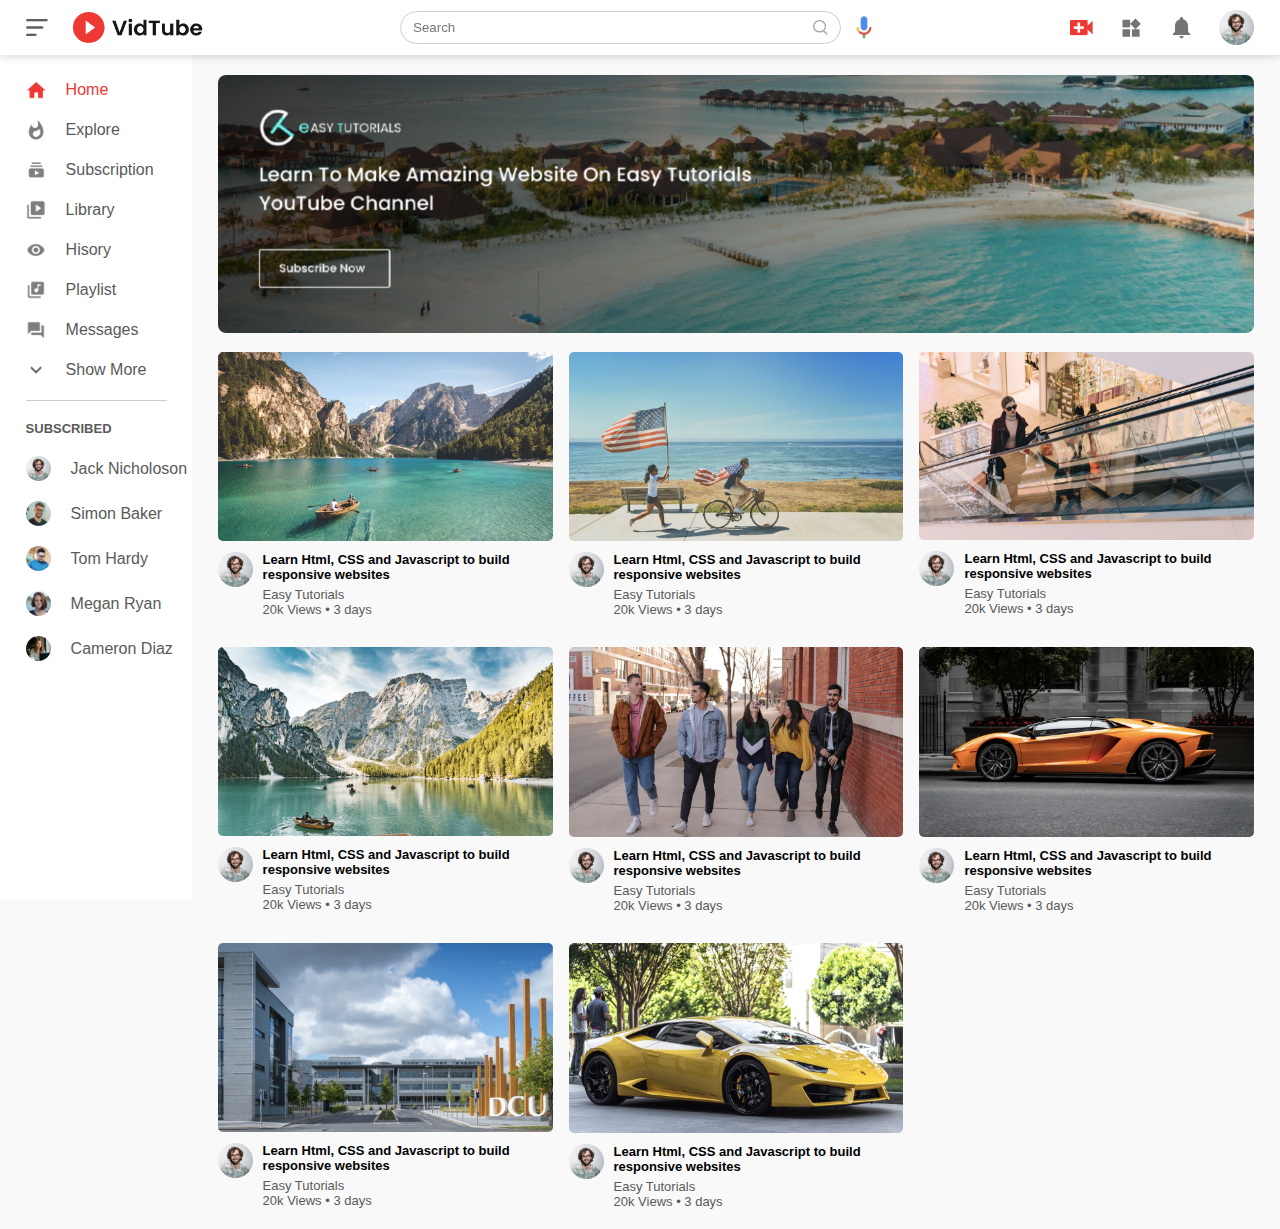
==== index.html @ 6dc4067c "first commit" ====
<!DOCTYPE html>
<html lang="en">
  <head>
    <meta charset="UTF-8" />
    <meta name="viewport" content="width=device-width, initial-scale=1.0" />
    <link rel="stylesheet" href="style.css" />
    <title>Video Sharing website</title>
  </head>
  <body>
    <nav class="flex-div">
      <div class="nav-left flex-div">
        <img src="images/menu.png" class="menu-icon" />
        <img src="images/logo.png" class="logo" />
      </div>
      <div class="nav-middle flex-div">
        <div class="search-box flex-div">
          <input type="text" placeholder="Search" />
          <img src="images/search.png" />
        </div>
        <img src="images/voice-search.png" class="mic-icon" />
      </div>
      <div class="nav-right flex-div">
        <img src="images/upload.png" />
        <img src="images/more.png" />
        <img src="images/notification.png" />
        <img src="images/Jack.png" class="user-icon" />
      </div>
    </nav>

    <!-------------------------Sidebar---------------------->
    <div class="sidebar">
      <div class="shortcut-links">
        <a href="">
          <img src="images/home.png" />
          <p>Home</p></a
        >
        <a href="">
          <img src="images/explore.png" />
          <p>Explore</p></a
        >
        <a href="">
          <img src="images/subscriprion.png" />
          <p>Subscription</p></a
        >
        <a href="">
          <img src="images/library.png" />
          <p>Library</p></a
        >
        <a href="">
          <img src="images/history.png" />
          <p>Hisory</p></a
        >
        <a href="">
          <img src="images/playlist.png" />
          <p>Playlist</p></a
        >
        <a href="">
          <img src="images/messages.png" />
          <p>Messages</p></a
        >
        <a href="">
          <img src="images/show-more.png" />
          <p>Show More</p></a
        >
        <hr />
      </div>
      <div class="subscribed-list">
        <h3>SUBSCRIBED</h3>
        <a href="">
          <img src="images/Jack.png" />
          <p>Jack Nicholoson</p></a
        >
        <a href="">
          <img src="images/simon.png" />
          <p>Simon Baker</p></a
        >
        <a href="">
          <img src="images/tom.png" />
          <p>Tom Hardy</p></a
        >
        <a href="">
          <img src="images/megan.png" />
          <p>Megan Ryan</p></a
        >
        <a href="">
          <img src="images/cameron.png" />
          <p>Cameron Diaz</p></a
        >
      </div>
    </div>
    <!-----------main------------->
    <div class="container">
      <div class="banner">
        <img src="images/banner.png" />
      </div>
      <div class="list-container">
        <div class="vid-list">
          <a><img src="images/thumbnail1.png" class="thumbnail" /></a>
          <div class="flex-div">
            <img src="images/Jack.png" />
            <div class="vid-info">
              <a href="play-video.html"
                >Learn Html, CSS and Javascript to build responsive websites</a
              >
              <p>Easy Tutorials</p>
              <p>20k Views &bull; 3 days</p>
            </div>
          </div>
        </div>
        <div class="vid-list">
          <a><img src="images/thumbnail2.png" class="thumbnail" /></a>
          <div class="flex-div">
            <img src="images/Jack.png" />
            <div class="vid-info">
              <a href="play-video.html"
                >Learn Html, CSS and Javascript to build responsive websites</a
              >
              <p>Easy Tutorials</p>
              <p>20k Views &bull; 3 days</p>
            </div>
          </div>
        </div>
        <div class="vid-list">
          <a><img src="images/thumbnail3.png" class="thumbnail" /></a>
          <div class="flex-div">
            <img src="images/Jack.png" />
            <div class="vid-info">
              <a href="play-video.html"
                >Learn Html, CSS and Javascript to build responsive websites</a
              >
              <p>Easy Tutorials</p>
              <p>20k Views &bull; 3 days</p>
            </div>
          </div>
        </div>
        <div class="vid-list">
          <a><img src="images/thumbnail4.png" class="thumbnail" /></a>
          <div class="flex-div">
            <img src="images/Jack.png" />
            <div class="vid-info">
              <a href="play-video.html"
                >Learn Html, CSS and Javascript to build responsive websites</a
              >
              <p>Easy Tutorials</p>
              <p>20k Views &bull; 3 days</p>
            </div>
          </div>
        </div>
        <div class="vid-list">
          <a><img src="images/thumbnail5.png" class="thumbnail" /></a>
          <div class="flex-div">
            <img src="images/Jack.png" />
            <div class="vid-info">
              <a href="play-video.html"
                >Learn Html, CSS and Javascript to build responsive websites</a
              >
              <p>Easy Tutorials</p>
              <p>20k Views &bull; 3 days</p>
            </div>
          </div>
        </div>
        <div class="vid-list">
          <a><img src="images/thumbnail6.png" class="thumbnail" /></a>
          <div class="flex-div">
            <img src="images/Jack.png" />
            <div class="vid-info">
              <a href="play-video.html"
                >Learn Html, CSS and Javascript to build responsive websites</a
              >
              <p>Easy Tutorials</p>
              <p>20k Views &bull; 3 days</p>
            </div>
          </div>
        </div>
        <div class="vid-list">
          <a><img src="images/thumbnail7.png" class="thumbnail" /></a>
          <div class="flex-div">
            <img src="images/Jack.png" />
            <div class="vid-info">
              <a href="play-video.html"
                >Learn Html, CSS and Javascript to build responsive websites</a
              >
              <p>Easy Tutorials</p>
              <p>20k Views &bull; 3 days</p>
            </div>
          </div>
        </div>
        <div class="vid-list">
          <a><img src="images/thumbnail8.png" class="thumbnail" /></a>
          <div class="flex-div">
            <img src="images/Jack.png" />
            <div class="vid-info">
              <a href="play-video.html"
                >Learn Html, CSS and Javascript to build responsive websites</a
              >
              <p>Easy Tutorials</p>
              <p>20k Views &bull; 3 days</p>
            </div>
          </div>
        </div>
      </div>
    </div>
    <script src="script.js"></script>
  </body>
</html>
---- style.css ----
* {
  margin: 0;
  padding: 0;
  font-family: "poppins", sans-serif;
  box-sizing: border-box;
}

a {
  text-decoration: none;
  color: #5a5a5a;
}

img {
  cursor: pointer;
}

.flex-div {
  display: flex;
  align-items: center;
}

nav {
  padding: 10px 2%;
  justify-content: space-between;
  box-shadow: 0 0 10px rgba(0, 0, 0, 0.2);
  background: #fff;
  position: sticky;
  top: 0;
  z-index: 10;
}

.nav-right img {
  width: 25px;
  margin-right: 25px;
}

.nav-right .user-icon {
  width: 35px;
  border-radius: 50%;
  margin-right: 0;
}

.nav-left .menu-icon {
  width: 22px;
  margin-right: 25px;
}

.nav-left .logo {
  width: 130px;
}

.nav-middle .mic-icon {
  width: 16px;
}

.nav-middle .search-box {
  border: 1px solid #ccc;
  margin-right: 15px;
  padding: 8px 12px;
  border-radius: 25px;
}

.nav-middle .search-box input {
  width: 400px;
  border: 0;
  outline: 0;
  background: transparent;
}

.nav-middle .search-box img {
  width: 15px;
}

/*----------sidebar--------------*/
.sidebar {
  background: #fff;
  width: 15%;
  height: 100vh;
  position: fixed;
  top: 0;
  padding-left: 2%;
  padding-top: 80px;
}

.shortcut-links a img {
  width: 20px;
  margin-right: 20px;
}

.shortcut-links a {
  display: flex;
  align-items: center;
  margin-bottom: 20px;
  width: fit-content;
  flex-wrap: wrap;
}

.shortcut-links a:first-child {
  color: #ed3833;
}

.sidebar hr {
  border: 0;
  height: 1px;
  background: #ccc;
  width: 85%;
}

.subscribed-list h3 {
  font-size: 13px;
  margin: 20px 0;
  color: #5a5a5a;
}

.subscribed-list a {
  display: flex;
  align-items: center;
  margin-bottom: 20px;
  width: fit-content;
  flex-wrap: wrap;
}

.subscribed-list a img {
  width: 25px;
  border-radius: 50%;
  margin-right: 20px;
}

.small-sidebar {
  width: 5%;
}
.small-sidebar a p {
  display: none;
}
.small-sidebar h3 {
  display: none;
}

.small-sidebar hr {
  width: 50%;
  margin-bottom: 25px;
}

/*-------main----*/
.container {
  background: #f9f9f9;
  padding-left: 17%;
  padding-right: 2%;
  padding-top: 20px;
  padding-bottom: 20px;
}

.large-container {
  padding: 7%;
}
.banner {
  width: 100%;
}

.banner img {
  width: 100%;
  border-radius: 8px;
}

.list-container {
  display: grid;
  grid-template-columns: repeat(auto-fit, minmax(250px, 1fr));
  grid-column-gap: 16px;
  grid-row-gap: 30px;
  margin-top: 15px;
}

.vid-list .thumbnail {
  width: 100%;
  border-radius: 5px;
}

.vid-list .flex-div {
  align-items: flex-start;
  margin-top: 7px;
}

.vid-list .flex-div img {
  width: 35px;
  margin-right: 10px;
  border-radius: 50%;
}

.vid-info {
  color: #5a5a5a;
  font-size: 13px;
}

.vid-info a {
  color: #000;
  font-weight: 600;
  display: block;
  margin-bottom: 5px;
}

@media (max-width: 900px) {
  .menu-icon {
    display: none;
  }
  .sidebar {
    display: none;
  }
  .container,
  .large-container {
    padding-left: 5%;
    padding-right: 5%;
  }
  .nav-right img {
    display: none;
  }
  .nav-right .user-icon {
    display: block;
    width: 30px;
  }
  .nav-middle .search-box input {
    width: 100px;
  }
  .nav-middle .mic-icon {
    display: none;
  }
  .logo {
    width: 90px;
  }
}

/*--------play video------------*/
.play-container {
  padding-left: 2%;
}

.row {
  display: flex;
  justify-content: space-between;
  flex-wrap: wrap;
}

.play-video {
  flex-basis: 69%;
}

.right-sidebar {
  flex-basis: 30%;
}

.play-video video {
  width: 100%;
}

.side-video-list {
  display: flex;
  justify-content: space-between;
  margin-bottom: 8px;
}

.side-video-list img {
  width: 100%;
}

.side-video-list .small-thumbnail {
  flex-basis: 49%;
}

.side-video-list .vid-info {
  flex-basis: 49%;
}

.play-video .tags a {
  color: #0000ff;
  font-size: 13px;
}

.play-video h3 {
  font-weight: 600px;
  font-size: 22px;
}

.play-video .play-video-info {
  display: flex;
  align-items: center;
  justify-content: space-between;
  flex-wrap: wrap;
  margin-top: 10px;
  font-size: 14px;
  color: #5a5a5a;
}

.play-video .play-video-info a img {
  width: 20px;
  margin-right: 8px;
}

.play-video .play-video-info a {
  display: inline-flex;
  align-items: center;
}

.play-video hr {
  border: 0;
  height: 1px;
  background: #ccc;
  margin: 10px 0;
}

.publisher {
  display: flex;
  align-items: center;
  margin-top: 20px;
}

.publisher div {
  flex: 1;
}

.publisher img {
  width: 40px;
  border-radius: 50%;
  margin-right: 15px;
}

.publisher div p {
  color: #000;
  font-weight: 600;
  font-size: 18px;
}

.publisher div span {
  font-size: 13px;
  color: #5a5a5a;
}

.publisher button {
  background: red;
  color: #fff;
  padding: 8px 30px;
  border: 0;
  outline: 0;
  cursor: pointer;
}

.vid-description {
  padding-left: 55px;
  margin: 15px 0;
}

.vid-description p {
  font-size: 14px;
  margin-bottom: 5px;
  columns: #5a5a5a;
}

.vid-description h4 {
  font-size: 14px;
  color: #5a5a5a;
  margin-top: 15px;
}

.add-comment {
  display: flex;
  align-items: center;
  margin: 30px 0;
}

.add-comment img {
  width: 35px;
  border-radius: 50%;
  margin-right: 15px;
}

.add-comment input {
  border: 0;
  outline: 0;
  border-bottom: 1px solid #ccc;
  width: 100%;
  padding-top: 10px;
  background: transparent;
}

.old-comment {
  display: flex;
  align-items: center;
  margin: 20px 0;
}

.old-comment img {
  width: 35px;
  border-radius: 50%;
  margin-right: 15px;
}

.old-comment h3 {
  font-size: 14px;
  margin-bottom: 2px;
}

.old-comment h3 span {
  font-size: 12px;
  color: #5a5a5a;
  font-weight: 500;
  margin-left: 8px;
}

.old-comment .comment-action {
  display: flex;
  align-items: center;
  margin: 8px 0;
  font-size: 14px;
}

.old-comment .comment-action img {
  border-radius: 0;
  width: 20px;
  margin-right: 5px;
}

.old-comment .comment-action span {
  margin-right: 20px;
  columns: #5a5a5a;
}

.old-comment .comment-action a {
  color: #0000ff;
}

@media (max-width: 900px) {
  .play-video {
    flex-basis: 100%;
  }
  .right-sidebar {
    flex-basis: 100%;
  }
  .play-container {
    padding-left: 5%;
  }
  .vid-description {
    padding-left: 0;
  }
  .play-video .play-video-info {
    margin-left: 0;
    margin-right: 15px;
    margin-top: 15px;
  }
}
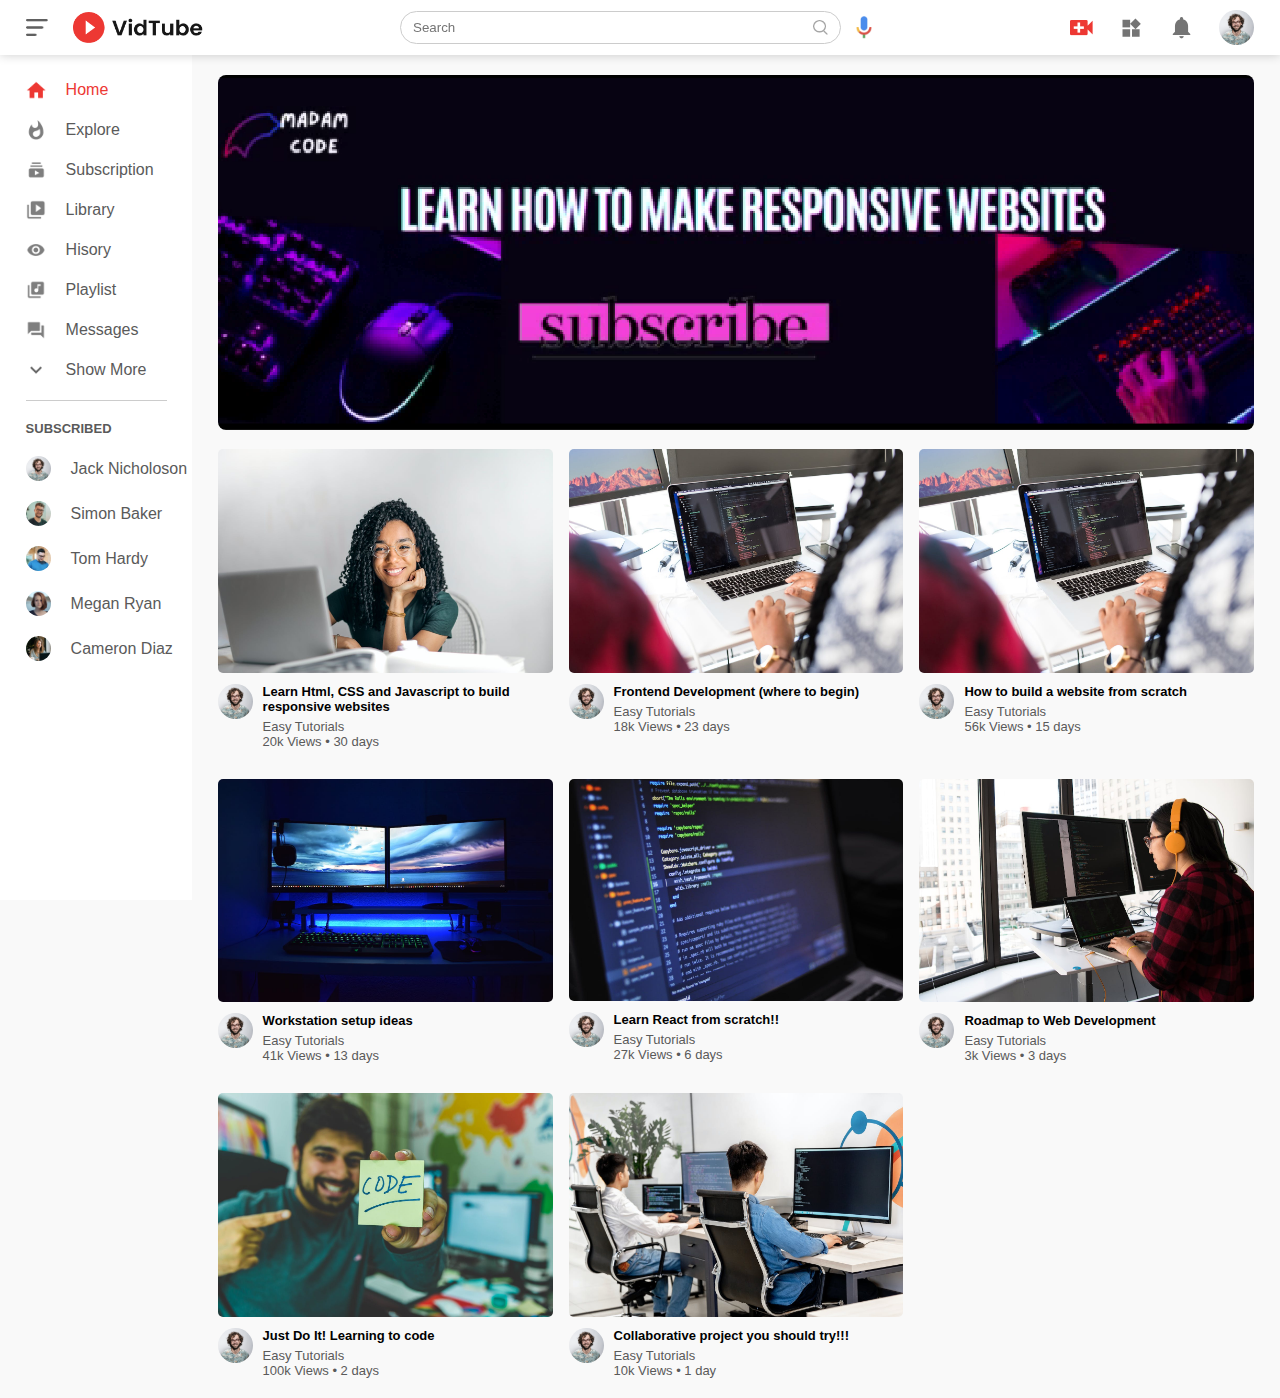
==== commit 457ccb81: "updated html file with minor changes" ====
--- a/index.html
+++ b/index.html
@@ -95,7 +95,7 @@
       </div>
       <div class="list-container">
         <div class="vid-list">
-          <a><img src="images/thumbnail1.png" class="thumbnail" /></a>
+          <a><img src="images/thumbnail1.jpg" class="thumbnail" /></a>
           <div class="flex-div">
             <img src="images/Jack.png" />
             <div class="vid-info">
@@ -103,98 +103,88 @@
                 >Learn Html, CSS and Javascript to build responsive websites</a
               >
               <p>Easy Tutorials</p>
-              <p>20k Views &bull; 3 days</p>
+              <p>20k Views &bull; 30 days</p>
             </div>
           </div>
         </div>
         <div class="vid-list">
-          <a><img src="images/thumbnail2.png" class="thumbnail" /></a>
+          <a><img src="images/thumbnail2.jpg" class="thumbnail" /></a>
           <div class="flex-div">
             <img src="images/Jack.png" />
             <div class="vid-info">
               <a href="play-video.html"
-                >Learn Html, CSS and Javascript to build responsive websites</a
+                >Frontend Development (where to begin)</a
               >
               <p>Easy Tutorials</p>
-              <p>20k Views &bull; 3 days</p>
+              <p>18k Views &bull; 23 days</p>
             </div>
           </div>
         </div>
         <div class="vid-list">
-          <a><img src="images/thumbnail3.png" class="thumbnail" /></a>
+          <a><img src="images/thumbnail3.jpg" class="thumbnail" /></a>
+          <div class="flex-div">
+            <img src="images/Jack.png" />
+            <div class="vid-info">
+              <a href="play-video.html">How to build a website from scratch</a>
+              <p>Easy Tutorials</p>
+              <p>56k Views &bull; 15 days</p>
+            </div>
+          </div>
+        </div>
+        <div class="vid-list">
+          <a><img src="images/thumbnail4.jpg" class="thumbnail" /></a>
+          <div class="flex-div">
+            <img src="images/Jack.png" />
+            <div class="vid-info">
+              <a href="play-video.html">Workstation setup ideas</a>
+              <p>Easy Tutorials</p>
+              <p>41k Views &bull; 13 days</p>
+            </div>
+          </div>
+        </div>
+        <div class="vid-list">
+          <a><img src="images/thumbnail5.jpg" class="thumbnail" /></a>
+          <div class="flex-div">
+            <img src="images/Jack.png" />
+            <div class="vid-info">
+              <a href="play-video.html">Learn React from scratch!!</a>
+              <p>Easy Tutorials</p>
+              <p>27k Views &bull; 6 days</p>
+            </div>
+          </div>
+        </div>
+        <div class="vid-list">
+          <a><img src="images/thumbnail6.jpg" class="thumbnail" /></a>
+          <div class="flex-div">
+            <img src="images/Jack.png" />
+            <div class="vid-info">
+              <a href="play-video.html">Roadmap to Web Development</a>
+              <p>Easy Tutorials</p>
+              <p>3k Views &bull; 3 days</p>
+            </div>
+          </div>
+        </div>
+        <div class="vid-list">
+          <a><img src="images/thumbnail7.jpg" class="thumbnail" /></a>
+          <div class="flex-div">
+            <img src="images/Jack.png" />
+            <div class="vid-info">
+              <a href="play-video.html">Just Do It! Learning to code</a>
+              <p>Easy Tutorials</p>
+              <p>100k Views &bull; 2 days</p>
+            </div>
+          </div>
+        </div>
+        <div class="vid-list">
+          <a><img src="images/thumbnail8.jpg" class="thumbnail" /></a>
           <div class="flex-div">
             <img src="images/Jack.png" />
             <div class="vid-info">
               <a href="play-video.html"
-                >Learn Html, CSS and Javascript to build responsive websites</a
+                >Collaborative project you should try!!!</a
               >
               <p>Easy Tutorials</p>
-              <p>20k Views &bull; 3 days</p>
-            </div>
-          </div>
-        </div>
-        <div class="vid-list">
-          <a><img src="images/thumbnail4.png" class="thumbnail" /></a>
-          <div class="flex-div">
-            <img src="images/Jack.png" />
-            <div class="vid-info">
-              <a href="play-video.html"
-                >Learn Html, CSS and Javascript to build responsive websites</a
-              >
-              <p>Easy Tutorials</p>
-              <p>20k Views &bull; 3 days</p>
-            </div>
-          </div>
-        </div>
-        <div class="vid-list">
-          <a><img src="images/thumbnail5.png" class="thumbnail" /></a>
-          <div class="flex-div">
-            <img src="images/Jack.png" />
-            <div class="vid-info">
-              <a href="play-video.html"
-                >Learn Html, CSS and Javascript to build responsive websites</a
-              >
-              <p>Easy Tutorials</p>
-              <p>20k Views &bull; 3 days</p>
-            </div>
-          </div>
-        </div>
-        <div class="vid-list">
-          <a><img src="images/thumbnail6.png" class="thumbnail" /></a>
-          <div class="flex-div">
-            <img src="images/Jack.png" />
-            <div class="vid-info">
-              <a href="play-video.html"
-                >Learn Html, CSS and Javascript to build responsive websites</a
-              >
-              <p>Easy Tutorials</p>
-              <p>20k Views &bull; 3 days</p>
-            </div>
-          </div>
-        </div>
-        <div class="vid-list">
-          <a><img src="images/thumbnail7.png" class="thumbnail" /></a>
-          <div class="flex-div">
-            <img src="images/Jack.png" />
-            <div class="vid-info">
-              <a href="play-video.html"
-                >Learn Html, CSS and Javascript to build responsive websites</a
-              >
-              <p>Easy Tutorials</p>
-              <p>20k Views &bull; 3 days</p>
-            </div>
-          </div>
-        </div>
-        <div class="vid-list">
-          <a><img src="images/thumbnail8.png" class="thumbnail" /></a>
-          <div class="flex-div">
-            <img src="images/Jack.png" />
-            <div class="vid-info">
-              <a href="play-video.html"
-                >Learn Html, CSS and Javascript to build responsive websites</a
-              >
-              <p>Easy Tutorials</p>
-              <p>20k Views &bull; 3 days</p>
+              <p>10k Views &bull; 1 day</p>
             </div>
           </div>
         </div>
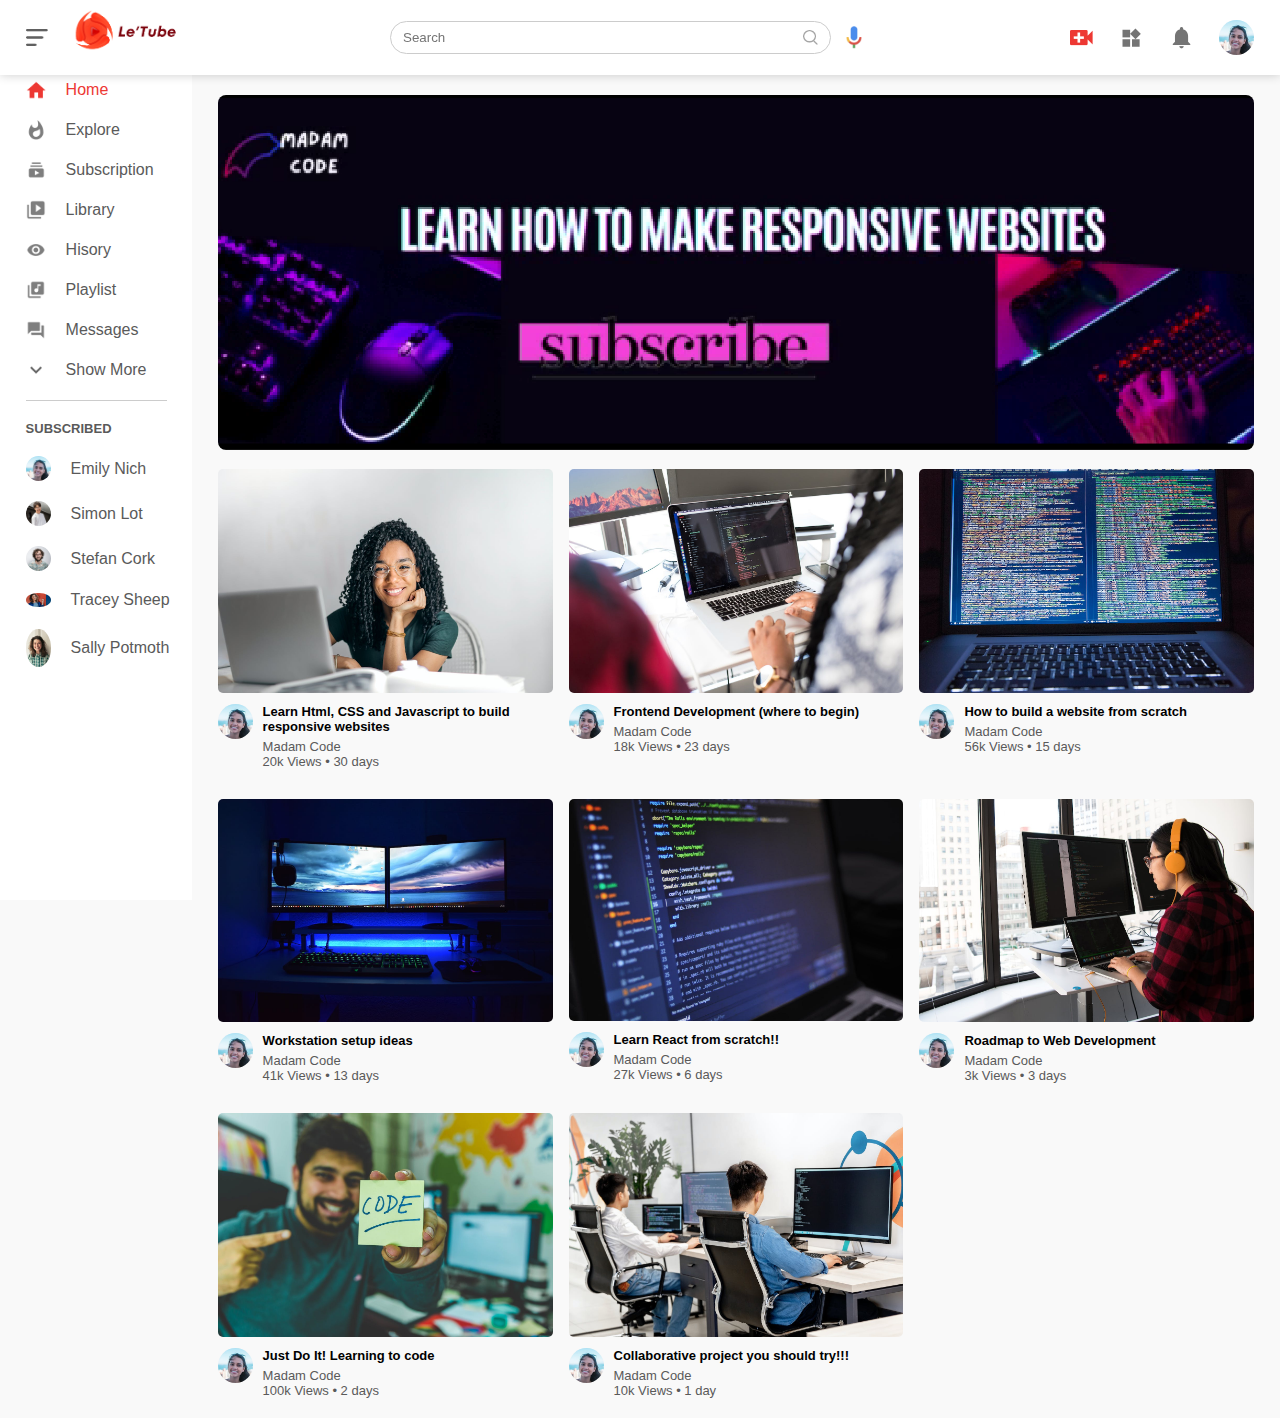
==== commit e6d5c233: "update html and media files" ====
--- a/index.html
+++ b/index.html
@@ -10,7 +10,7 @@
     <nav class="flex-div">
       <div class="nav-left flex-div">
         <img src="images/menu.png" class="menu-icon" />
-        <img src="images/logo.png" class="logo" />
+        <img src="images/logo-1.png" class="logo" />
       </div>
       <div class="nav-middle flex-div">
         <div class="search-box flex-div">
@@ -23,7 +23,7 @@
         <img src="images/upload.png" />
         <img src="images/more.png" />
         <img src="images/notification.png" />
-        <img src="images/Jack.png" class="user-icon" />
+        <img src="images/emmy.jpg" class="user-icon" />
       </div>
     </nav>
 
@@ -67,24 +67,24 @@
       <div class="subscribed-list">
         <h3>SUBSCRIBED</h3>
         <a href="">
-          <img src="images/Jack.png" />
-          <p>Jack Nicholoson</p></a
+          <img src="images/emmy.jpg" />
+          <p>Emily Nich</p></a
         >
         <a href="">
-          <img src="images/simon.png" />
-          <p>Simon Baker</p></a
+          <img src="images/gerard.png" />
+          <p>Simon Lot</p></a
         >
         <a href="">
-          <img src="images/tom.png" />
-          <p>Tom Hardy</p></a
+          <img src="images/Jack.png" />
+          <p>Stefan Cork</p></a
         >
         <a href="">
-          <img src="images/megan.png" />
-          <p>Megan Ryan</p></a
+          <img src="images/Tracey.jpg" />
+          <p>Tracey Sheep</p></a
         >
         <a href="">
-          <img src="images/cameron.png" />
-          <p>Cameron Diaz</p></a
+          <img src="images/Sally.jpg" />
+          <p>Sally Potmoth</p></a
         >
       </div>
     </div>
@@ -97,12 +97,12 @@
         <div class="vid-list">
           <a><img src="images/thumbnail1.jpg" class="thumbnail" /></a>
           <div class="flex-div">
-            <img src="images/Jack.png" />
+            <img src="images/emmy.jpg" />
             <div class="vid-info">
               <a href="play-video.html"
                 >Learn Html, CSS and Javascript to build responsive websites</a
               >
-              <p>Easy Tutorials</p>
+              <p>Madam Code</p>
               <p>20k Views &bull; 30 days</p>
             </div>
           </div>
@@ -110,12 +110,12 @@
         <div class="vid-list">
           <a><img src="images/thumbnail2.jpg" class="thumbnail" /></a>
           <div class="flex-div">
-            <img src="images/Jack.png" />
+            <img src="images/emmy.jpg" />
             <div class="vid-info">
               <a href="play-video.html"
                 >Frontend Development (where to begin)</a
               >
-              <p>Easy Tutorials</p>
+              <p>Madam Code</p>
               <p>18k Views &bull; 23 days</p>
             </div>
           </div>
@@ -123,10 +123,10 @@
         <div class="vid-list">
           <a><img src="images/thumbnail3.jpg" class="thumbnail" /></a>
           <div class="flex-div">
-            <img src="images/Jack.png" />
+            <img src="images/emmy.jpg" />
             <div class="vid-info">
               <a href="play-video.html">How to build a website from scratch</a>
-              <p>Easy Tutorials</p>
+              <p>Madam Code</p>
               <p>56k Views &bull; 15 days</p>
             </div>
           </div>
@@ -134,10 +134,10 @@
         <div class="vid-list">
           <a><img src="images/thumbnail4.jpg" class="thumbnail" /></a>
           <div class="flex-div">
-            <img src="images/Jack.png" />
+            <img src="images/emmy.jpg" />
             <div class="vid-info">
               <a href="play-video.html">Workstation setup ideas</a>
-              <p>Easy Tutorials</p>
+              <p>Madam Code</p>
               <p>41k Views &bull; 13 days</p>
             </div>
           </div>
@@ -145,10 +145,10 @@
         <div class="vid-list">
           <a><img src="images/thumbnail5.jpg" class="thumbnail" /></a>
           <div class="flex-div">
-            <img src="images/Jack.png" />
+            <img src="images/emmy.jpg" />
             <div class="vid-info">
               <a href="play-video.html">Learn React from scratch!!</a>
-              <p>Easy Tutorials</p>
+              <p>Madam Code</p>
               <p>27k Views &bull; 6 days</p>
             </div>
           </div>
@@ -156,10 +156,10 @@
         <div class="vid-list">
           <a><img src="images/thumbnail6.jpg" class="thumbnail" /></a>
           <div class="flex-div">
-            <img src="images/Jack.png" />
+            <img src="images/emmy.jpg" />
             <div class="vid-info">
               <a href="play-video.html">Roadmap to Web Development</a>
-              <p>Easy Tutorials</p>
+              <p>Madam Code</p>
               <p>3k Views &bull; 3 days</p>
             </div>
           </div>
@@ -167,10 +167,10 @@
         <div class="vid-list">
           <a><img src="images/thumbnail7.jpg" class="thumbnail" /></a>
           <div class="flex-div">
-            <img src="images/Jack.png" />
+            <img src="images/emmy.jpg" />
             <div class="vid-info">
               <a href="play-video.html">Just Do It! Learning to code</a>
-              <p>Easy Tutorials</p>
+              <p>Madam Code</p>
               <p>100k Views &bull; 2 days</p>
             </div>
           </div>
@@ -178,12 +178,12 @@
         <div class="vid-list">
           <a><img src="images/thumbnail8.jpg" class="thumbnail" /></a>
           <div class="flex-div">
-            <img src="images/Jack.png" />
+            <img src="images/emmy.jpg" />
             <div class="vid-info">
               <a href="play-video.html"
                 >Collaborative project you should try!!!</a
               >
-              <p>Easy Tutorials</p>
+              <p>Madam Code</p>
               <p>10k Views &bull; 1 day</p>
             </div>
           </div>
--- a/style.css
+++ b/style.css
@@ -46,7 +46,7 @@
 }
 
 .nav-left .logo {
-  width: 130px;
+  width: 110px;
 }
 
 .nav-middle .mic-icon {
